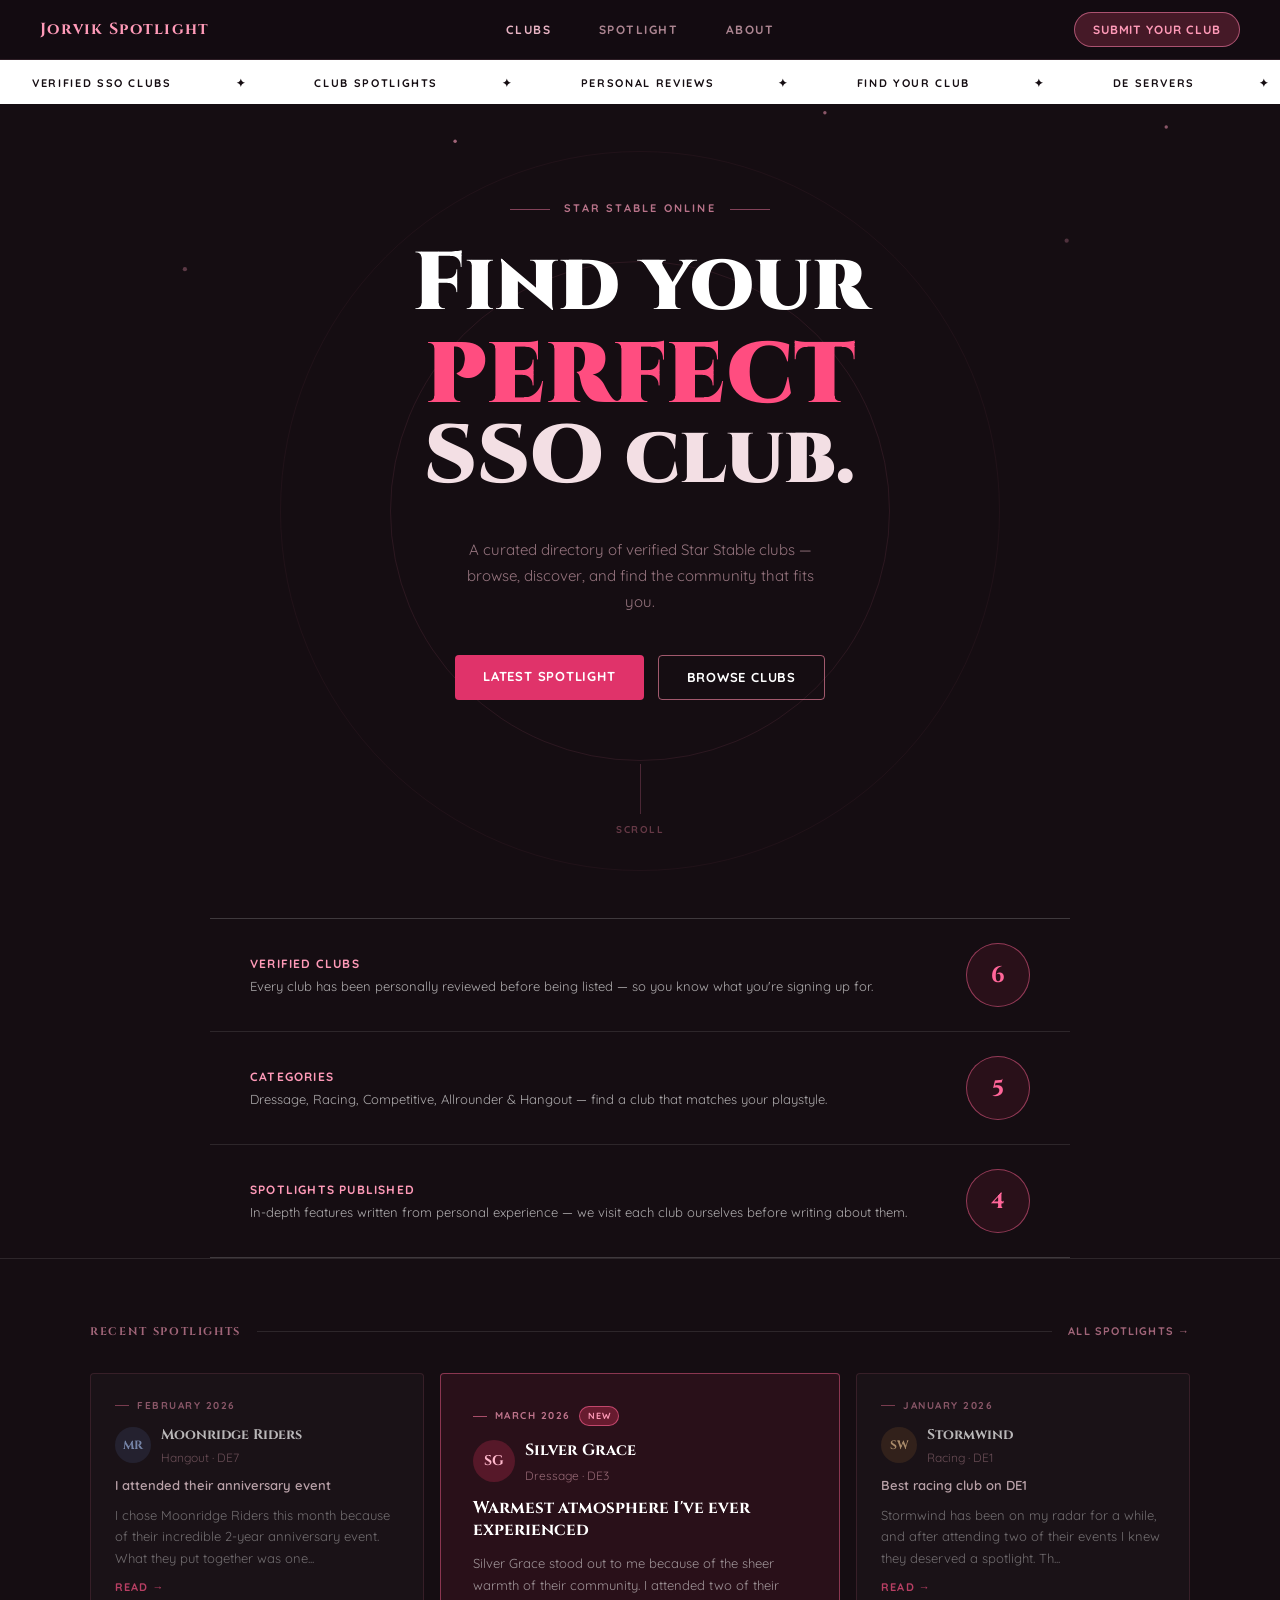
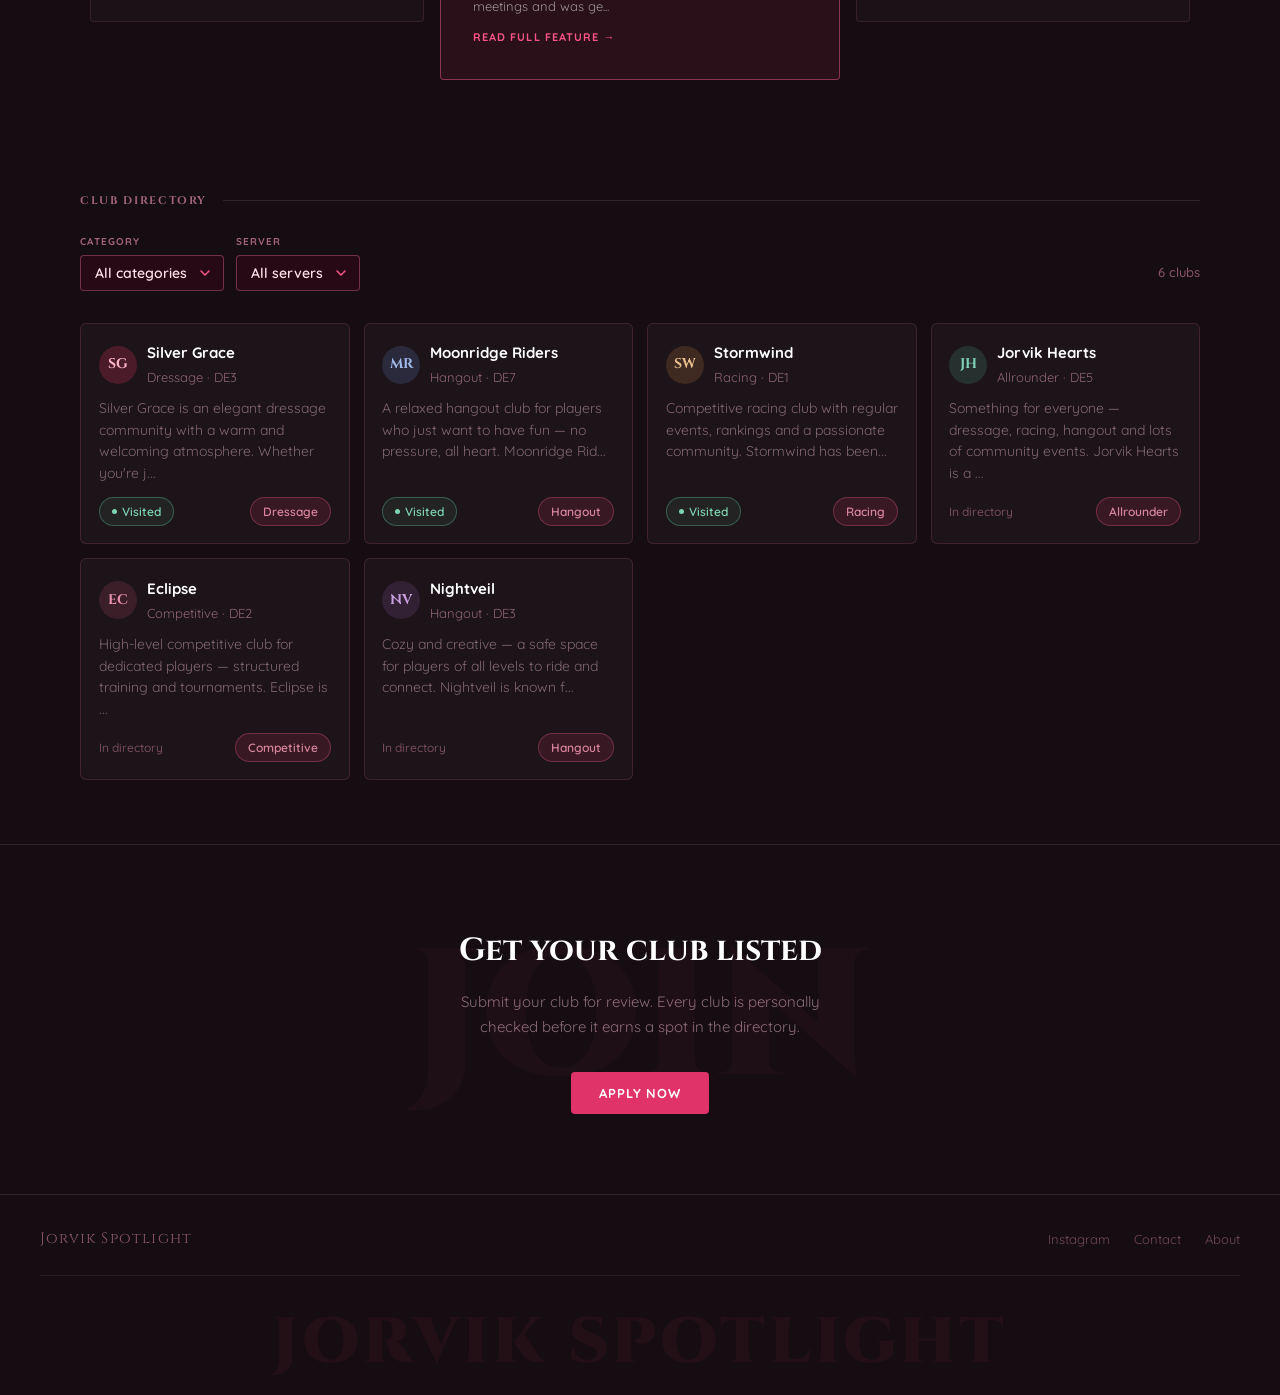
==== index.html @ 18711e0a "Add files via upload" ====
<!DOCTYPE html>
<html lang="en">
<head>
  <meta charset="UTF-8">
  <meta name="viewport" content="width=device-width, initial-scale=1.0">
  <title>Jorvik Spotlight — SSO Club Directory</title>
  <link href="https://fonts.googleapis.com/css2?family=Cinzel:wght@400;700;900&family=Quicksand:wght@300;400;500;600;700&display=swap" rel="stylesheet">
  <link rel="stylesheet" href="style.css">
  <style>
    body { background: #150d12; color: #fff0f4; }
    .nav { justify-content: center; }
    .nav-logo { position: absolute; left: 2.5rem; font-family: 'Cinzel', serif; font-size: 16px; font-weight: 700; color: #ff9ab8; letter-spacing: 0.08em; }
    .nav-logo span { display: none; }
    .nav-links { gap: 3rem; }
    .nav-links a { font-size: 12px; font-weight: 700; letter-spacing: 0.12em; text-transform: uppercase; color: rgba(255,200,215,0.65); }
    .nav-cta { position: absolute; right: 2.5rem; border-radius: 30px; background: rgba(220,70,110,0.25); border-color: rgba(240,120,160,0.6); color: #ff9ab8; }
    .ticker-wrap { background: #ffffff; border-top: none; border-bottom: none; }
    .ticker span { color: #150d12; }
    .ticker-dot { color: #e0336a; }
    .hero { min-height: 90vh; display: flex; flex-direction: column; align-items: center; justify-content: center; padding: 6rem 3rem 5rem; position: relative; text-align: center; overflow: hidden; background: #150d12; }
    .hero-deco-circle { position: absolute; border-radius: 50%; border: 0.5px solid rgba(240,120,160,0.1); pointer-events: none; left: 50%; top: 50%; transform: translate(-50%,-50%); }
    .hero-eyebrow { font-size: 11px; font-weight: 700; letter-spacing: 0.2em; text-transform: uppercase; color: rgba(255,160,190,0.7); margin-bottom: 1.75rem; display: flex; align-items: center; gap: 14px; position: relative; z-index: 1; }
    .hero-eyebrow::before, .hero-eyebrow::after { content: ''; display: block; width: 40px; height: 0.5px; background: rgba(240,120,160,0.5); }
    .hero h1 { font-family: 'Cinzel', serif; font-size: 82px; font-weight: 900; line-height: 0.95; color: #ffffff; position: relative; z-index: 1; }
    .hero h1 .line2 { display: block; color: #ff4d80; font-size: 100px; font-style: normal; }
    .hero h1 .line3 { display: block; color: rgba(255,235,240,0.95); font-size: 82px; }
    .hero-sub { font-size: 15px; font-weight: 400; line-height: 1.75; color: rgba(255,200,215,0.55); max-width: 380px; margin: 2.5rem auto 0; position: relative; z-index: 1; }
    .hero-btns { display: flex; gap: 14px; justify-content: center; margin-top: 2.5rem; position: relative; z-index: 1; }
    .hero .btn-primary { border-radius: 4px; letter-spacing: 0.06em; text-transform: uppercase; font-size: 13px; background: #e0336a; color: #ffffff; }
    .hero .btn-secondary { border-radius: 4px; letter-spacing: 0.06em; text-transform: uppercase; font-size: 13px; border-color: rgba(255,140,170,0.6); color: #ffffff; }
    .scroll-hint { margin-top: 4rem; display: flex; flex-direction: column; align-items: center; gap: 8px; position: relative; z-index: 1; font-size: 10px; font-weight: 700; letter-spacing: 0.15em; text-transform: uppercase; color: rgba(255,140,170,0.35); }
    .scroll-line { width: 0.5px; height: 50px; background: rgba(240,120,160,0.25); }
    .stats-wrap { background: #150d12; border-top: 1px solid rgba(255,255,255,0.18); border-bottom: 1px solid rgba(255,255,255,0.18); max-width: 860px; margin: 0 auto; width: 100%; }
    .stat-row { display: flex; align-items: center; padding: 1.5rem 2.5rem; gap: 1.5rem; border-bottom: 1px solid rgba(255,255,255,0.1); }
    .stat-row:last-child { border-bottom: none; }
    .stat-label { font-size: 12px; font-weight: 700; letter-spacing: 0.1em; text-transform: uppercase; color: #ff9ab8; margin-bottom: 4px; }
    .stat-desc { font-size: 13px; font-weight: 400; color: rgba(255,255,255,0.65); line-height: 1.5; }
    .stat-circle { width: 64px; height: 64px; border-radius: 50%; flex-shrink: 0; border: 1px solid rgba(255,100,150,0.5); background: rgba(220,50,90,0.1); display: flex; align-items: center; justify-content: center; }
    .stat-num { font-family: 'Cinzel', serif; font-size: 22px; font-weight: 700; color: #ff6699; }
    .spotlight-section { padding: 4rem 2.5rem; background: #150d12; border-top: 1px solid rgba(255,255,255,0.1); }
    .sp-grid { display: grid; grid-template-columns: 1fr 1.2fr 1fr; gap: 16px; max-width: 1100px; margin: 0 auto; align-items: start; }
    .sp-box { background: rgba(255,255,255,0.03); border: 0.5px solid rgba(255,120,160,0.18); border-radius: 4px; padding: 1.5rem; display: flex; flex-direction: column; gap: 10px; opacity: 0.7; transition: opacity 0.2s; color: inherit; text-decoration: none; }
    .sp-box:hover { opacity: 1; }
    .sp-feat { background: rgba(220,50,90,0.1); border: 1px solid rgba(255,100,150,0.45); border-radius: 4px; padding: 2rem; display: flex; flex-direction: column; gap: 12px; color: inherit; text-decoration: none; }
    .sp-month { font-size: 10px; font-weight: 700; letter-spacing: 0.15em; text-transform: uppercase; color: rgba(255,160,190,0.7); display: flex; align-items: center; gap: 8px; }
    .sp-month::before { content: ''; display: block; width: 14px; height: 0.5px; background: rgba(255,120,160,0.6); }
    .sp-new { font-size: 9px; font-weight: 700; letter-spacing: 0.1em; text-transform: uppercase; padding: 2px 8px; background: rgba(220,50,90,0.35); border: 0.5px solid rgba(255,100,150,0.6); border-radius: 20px; color: #ff9ab8; }
    .sp-avatar { width: 36px; height: 36px; border-radius: 50%; display: flex; align-items: center; justify-content: center; font-size: 12px; font-weight: 700; flex-shrink: 0; }
    .sp-club-name { font-family: 'Cinzel', serif; font-size: 14px; font-weight: 700; color: #ffffff; }
    .sp-club-cat { font-size: 12px; color: rgba(255,190,205,0.5); margin-top: 2px; }
    .sp-title-feat { font-family: 'Cinzel', serif; font-size: 17px; font-weight: 700; color: #ffffff; line-height: 1.3; }
    .sp-title { font-size: 13px; font-weight: 600; color: #ffe0e8; line-height: 1.35; }
    .sp-text { font-size: 13px; font-weight: 400; color: rgba(255,255,255,0.55); line-height: 1.65; }
    .sp-link-pink { font-size: 11px; font-weight: 700; letter-spacing: 0.1em; text-transform: uppercase; color: #ff5588; text-decoration: none; margin-top: auto; }
    .directory-section { padding: 3rem 2.5rem 4rem; max-width: 1200px; margin: 0 auto; }
    .directory-heading { font-family: 'Cinzel', serif; font-size: 11px; font-weight: 700; letter-spacing: 0.15em; text-transform: uppercase; color: rgba(255,160,190,0.6); margin-bottom: 1.5rem; display: flex; align-items: center; gap: 16px; }
    .directory-heading::after { content: ''; flex: 1; height: 1px; background: rgba(255,255,255,0.1); }
    .filter-row { display: flex; align-items: flex-end; gap: 12px; flex-wrap: wrap; margin-bottom: 2rem; }
    .filter-select-wrap { display: flex; flex-direction: column; gap: 5px; }
    .filter-select-label { font-size: 10px; font-weight: 700; letter-spacing: 0.1em; color: rgba(255,160,190,0.6); text-transform: uppercase; }
    .filter-select { font-family: 'Quicksand', sans-serif; font-size: 14px; font-weight: 600; color: #ffe0e8; background: rgba(40,10,22,0.95); border: 0.5px solid rgba(255,120,160,0.35); border-radius: 4px; padding: 8px 36px 8px 14px; appearance: none; cursor: pointer; outline: none; background-image: url("data:image/svg+xml,%3Csvg xmlns='http://www.w3.org/2000/svg' width='12' height='12' viewBox='0 0 12 12'%3E%3Cpath d='M2 4l4 4 4-4' stroke='%23ff5588' stroke-width='1.5' fill='none' stroke-linecap='round'/%3E%3C/svg%3E"); background-repeat: no-repeat; background-position: right 12px center; background-color: rgba(40,10,22,0.95); }
    .filter-select option { background: #2a0a14; color: #fff0f4; }
    .results-count { font-size: 13px; font-weight: 500; color: rgba(255,160,190,0.5); margin-left: auto; padding-bottom: 8px; }
    .club-card { background: rgba(255,255,255,0.03); border: 0.5px solid rgba(255,120,160,0.15); border-radius: 6px; padding: 1.1rem; display: flex; flex-direction: column; cursor: pointer; color: inherit; text-decoration: none; transition: border-color 0.15s, background 0.15s; }
    .club-card:hover { border-color: rgba(255,100,150,0.45); background: rgba(220,50,90,0.06); }
    .club-top { display: flex; align-items: center; gap: 10px; margin-bottom: 10px; }
    .club-avatar { width: 38px; height: 38px; border-radius: 50%; display: flex; align-items: center; justify-content: center; font-size: 13px; font-weight: 700; flex-shrink: 0; }
    .club-name { font-size: 15px; font-weight: 700; color: #ffffff; }
    .club-type { font-size: 13px; font-weight: 400; color: rgba(255,180,200,0.5); margin-top: 2px; }
    .club-desc { font-size: 14px; font-weight: 400; color: rgba(255,200,215,0.45); line-height: 1.55; margin-bottom: 12px; flex: 1; }
    .club-footer { display: flex; align-items: center; justify-content: space-between; }
    .badge-verified { display: inline-flex; align-items: center; gap: 5px; font-size: 12px; font-weight: 600; padding: 4px 12px; border-radius: 20px; background: rgba(100,180,140,0.1); border: 0.5px solid rgba(100,200,160,0.35); color: #7dd4b0; }
    .badge-dot { width: 5px; height: 5px; border-radius: 50%; background: #7dd4b0; }
    .badge-cat { font-size: 12px; font-weight: 600; padding: 4px 12px; border-radius: 20px; background: rgba(220,50,90,0.15); border: 0.5px solid rgba(255,100,150,0.3); color: rgba(255,160,190,0.8); }
    .apply-section { background: #150d12; border-top: 1px solid rgba(255,255,255,0.1); padding: 5rem 3rem; text-align: center; position: relative; overflow: hidden; }
    .apply-section::before { content: 'JOIN'; font-family: 'Cinzel', serif; font-size: 180px; font-weight: 900; color: rgba(220,50,90,0.05); position: absolute; left: 50%; top: 50%; transform: translate(-50%,-50%); pointer-events: none; white-space: nowrap; }
    .apply-section h2 { font-family: 'Cinzel', serif; font-size: 32px; font-weight: 700; color: #ffffff; margin-bottom: 0.75rem; position: relative; z-index: 1; }
    .apply-section p { font-size: 15px; color: rgba(255,200,215,0.5); margin-bottom: 2rem; max-width: 400px; margin-left: auto; margin-right: auto; line-height: 1.7; position: relative; z-index: 1; }
    @media (max-width: 800px) { .hero h1 { font-size: 48px; } .hero h1 .line2 { font-size: 60px; } .hero h1 .line3 { font-size: 48px; } .sp-grid { grid-template-columns: 1fr; } }
  </style>
</head>
<body>

  <nav class="nav">
    <div class="nav-logo">Jorvik Spotlight</div>
    <div class="nav-links">
      <a href="index.html" class="active">Clubs</a>
      <a href="spotlight.html">Spotlight</a>
      <a href="about.html">About</a>
    </div>
    <a href="apply.html" class="nav-cta">Submit your club</a>
  </nav>

  <div class="ticker-wrap">
    <div class="ticker">
      <span>Verified SSO Clubs</span><span class="ticker-dot">✦</span>
      <span>Club Spotlights</span><span class="ticker-dot">✦</span>
      <span>Personal Reviews</span><span class="ticker-dot">✦</span>
      <span>Find Your Club</span><span class="ticker-dot">✦</span>
      <span>DE Servers</span><span class="ticker-dot">✦</span>
      <span>Jorvik Spotlight</span><span class="ticker-dot">✦</span>
      <span>Verified SSO Clubs</span><span class="ticker-dot">✦</span>
      <span>Club Spotlights</span><span class="ticker-dot">✦</span>
      <span>Personal Reviews</span><span class="ticker-dot">✦</span>
      <span>Find Your Club</span><span class="ticker-dot">✦</span>
      <span>DE Servers</span><span class="ticker-dot">✦</span>
      <span>Jorvik Spotlight</span><span class="ticker-dot">✦</span>
    </div>
  </div>

  <section class="hero" id="top">
    <svg style="position:absolute;top:0;left:0;width:100%;height:100%;pointer-events:none;" viewBox="0 0 900 700" preserveAspectRatio="xMidYMid slice">
      <circle cx="60" cy="60" r="1.5" fill="rgba(255,160,190,0.6)"/>
      <circle cx="190" cy="35" r="2" fill="rgba(255,160,190,0.4)"/>
      <circle cx="320" cy="90" r="1.2" fill="rgba(255,160,190,0.6)"/>
      <circle cx="460" cy="25" r="1.5" fill="rgba(255,160,190,0.35)"/>
      <circle cx="580" cy="70" r="1.2" fill="rgba(255,160,190,0.5)"/>
      <circle cx="700" cy="40" r="2" fill="rgba(255,160,190,0.4)"/>
      <circle cx="820" cy="80" r="1.2" fill="rgba(255,160,190,0.5)"/>
      <circle cx="130" cy="180" r="1.5" fill="rgba(255,160,190,0.3)"/>
      <circle cx="750" cy="160" r="1.5" fill="rgba(255,160,190,0.25)"/>
    </svg>
    <div class="hero-deco-circle" style="width:500px;height:500px;"></div>
    <div class="hero-deco-circle" style="width:720px;height:720px;opacity:0.5;"></div>
    <div class="hero-eyebrow">Star Stable Online</div>
    <h1>Find your<em class="line2">perfect</em><span class="line3">SSO club.</span></h1>
    <p class="hero-sub">A curated directory of verified Star Stable clubs — browse, discover, and find the community that fits you.</p>
    <div class="hero-btns">
      <a href="#spotlight" class="btn-primary">Latest spotlight</a>
      <a href="#directory" class="btn-secondary">Browse clubs</a>
    </div>
    <div class="scroll-hint"><div class="scroll-line"></div>scroll</div>
  </section>

  <div class="stats-wrap">
    <div class="stat-row">
      <div style="flex:1;"><div class="stat-label">Verified clubs</div><div class="stat-desc">Every club has been personally reviewed before being listed — so you know what you're signing up for.</div></div>
      <div class="stat-circle"><div class="stat-num" id="statClubs">—</div></div>
    </div>
    <div class="stat-row">
      <div style="flex:1;"><div class="stat-label">Categories</div><div class="stat-desc">Dressage, Racing, Competitive, Allrounder & Hangout — find a club that matches your playstyle.</div></div>
      <div class="stat-circle"><div class="stat-num">5</div></div>
    </div>
    <div class="stat-row">
      <div style="flex:1;"><div class="stat-label">Spotlights published</div><div class="stat-desc">In-depth features written from personal experience — we visit each club ourselves before writing about them.</div></div>
      <div class="stat-circle"><div class="stat-num" id="statSpotlights">—</div></div>
    </div>
  </div>

  <!-- Spotlight section — generated from data -->
  <section class="spotlight-section" id="spotlight">
    <div style="display:flex;align-items:center;gap:16px;max-width:1100px;margin:0 auto 2rem;">
      <div style="font-family:'Cinzel',serif;font-size:11px;font-weight:700;letter-spacing:0.15em;text-transform:uppercase;color:rgba(255,160,190,0.6);">Recent spotlights</div>
      <div style="flex:1;height:1px;background:rgba(255,255,255,0.1);"></div>
      <a href="spotlight.html" style="font-size:11px;font-weight:700;letter-spacing:0.1em;text-transform:uppercase;color:rgba(255,160,190,0.6);text-decoration:none;">All spotlights →</a>
    </div>
    <div class="sp-grid" id="spotlightGrid"></div>
  </section>

  <!-- Directory — generated from data -->
  <div class="directory-section" id="directory">
    <div class="directory-heading">Club directory</div>
    <div class="filter-row">
      <div class="filter-select-wrap">
        <div class="filter-select-label">Category</div>
        <select class="filter-select" id="catSelect" onchange="applyFilters()">
          <option value="all">All categories</option>
          <option value="dressage">Dressage</option>
          <option value="racing">Racing</option>
          <option value="competitive">Competitive</option>
          <option value="allrounder">Allrounder</option>
          <option value="hangout">Hangout</option>
        </select>
      </div>
      <div class="filter-select-wrap">
        <div class="filter-select-label">Server</div>
        <select class="filter-select" id="serverSelect" onchange="applyFilters()">
          <option value="all">All servers</option>
          <option value="DE1">DE1</option><option value="DE2">DE2</option>
          <option value="DE3">DE3</option><option value="DE4">DE4</option>
          <option value="DE5">DE5</option><option value="DE6">DE6</option>
          <option value="DE7">DE7</option><option value="DE8">DE8</option>
          <option value="DE9">DE9</option><option value="DE10">DE10</option>
          <option value="DE11">DE11</option><option value="DE12">DE12</option>
          <option value="DE13">DE13</option><option value="DE14">DE14</option>
          <option value="DE15">DE15</option><option value="DE16">DE16</option>
          <option value="DE17">DE17</option><option value="DE18">DE18</option>
        </select>
      </div>
      <div class="results-count" id="resultsCount">— clubs</div>
    </div>
    <div class="club-grid" id="clubGrid"></div>
  </div>

  <section class="apply-section">
    <h2>Get your club listed</h2>
    <p>Submit your club for review. Every club is personally checked before it earns a spot in the directory.</p>
    <a href="apply.html" style="display:inline-block;padding:11px 28px;font-size:13px;font-weight:700;font-family:'Quicksand',sans-serif;letter-spacing:0.06em;text-transform:uppercase;background:#e0336a;border:none;border-radius:4px;color:#ffffff;text-decoration:none;">Apply now</a>
  </section>

  <footer style="padding:2rem 2.5rem 0;border-top:1px solid rgba(255,255,255,0.1);display:flex;flex-direction:column;">
    <div style="display:flex;justify-content:space-between;align-items:center;padding-bottom:1.5rem;">
      <div style="font-family:'Cinzel',serif;font-size:15px;color:rgba(255,160,190,0.5);letter-spacing:0.08em;">Jorvik Spotlight</div>
      <div style="display:flex;gap:1.5rem;">
        <a href="#" style="font-size:13px;color:rgba(255,160,190,0.4);text-decoration:none;">Instagram</a>
        <a href="about.html" style="font-size:13px;color:rgba(255,160,190,0.4);text-decoration:none;">Contact</a>
        <a href="about.html" style="font-size:13px;color:rgba(255,160,190,0.4);text-decoration:none;">About</a>
      </div>
    </div>
    <div style="font-family:'Cinzel',serif;font-size:64px;font-weight:900;color:rgba(220,50,90,0.07);letter-spacing:0.05em;text-align:center;padding:1rem 0 0;border-top:1px solid rgba(255,255,255,0.07);user-select:none;">JORVIK SPOTLIGHT</div>
  </footer>

  <script src="clubs.js"></script>
  <script>
    // Update stats
    document.getElementById('statClubs').textContent = CLUBS.length;
    document.getElementById('statSpotlights').textContent = SPOTLIGHTS.length;

    // Build spotlight grid (latest + 2 previous)
    const recent = [...SPOTLIGHTS].slice(0, 3);
    const latestSpotlights = recent.length >= 3 ? [recent[1], recent[0], recent[2]] : recent;
    const grid = document.getElementById('spotlightGrid');
    latestSpotlights.forEach((sp, i) => {
      const club = getClub(sp.clubId);
      if (!club) return;
      const isFeat = sp.isLatest;
      const el = document.createElement('a');
      el.href = `spotlight.html?id=${sp.id}`;
      el.className = isFeat ? 'sp-feat' : 'sp-box';
      el.innerHTML = `
        <div class="sp-month">${sp.month}${isFeat ? ' <span class="sp-new">New</span>' : ''}</div>
        <div style="display:flex;align-items:center;gap:10px;">
          ${avatarHTML(club, isFeat ? "42px" : "36px")}
          <div>
            <div class="sp-club-name" style="${isFeat ? 'font-size:16px;' : ''}">${club.name}</div>
            <div class="sp-club-cat">${club.categoryLabel} · ${club.server}</div>
          </div>
        </div>
        ${isFeat ? `<div class="sp-title-feat">${sp.whyLabel}</div>` : `<div class="sp-title">${sp.whyLabel}</div>`}
        <div class="sp-text">${sp.article.split('\n')[0].substring(0, 120)}...</div>
        <span class="sp-link-pink">${isFeat ? 'Read full feature →' : 'Read →'}</span>
      `;
      grid.appendChild(el);
    });

    // Build club grid
    function buildClubGrid(catFilter = 'all', serverFilter = 'all') {
      const clubGrid = document.getElementById('clubGrid');
      clubGrid.innerHTML = '';
      let visible = 0;
      CLUBS.forEach(club => {
        const catMatch = catFilter === 'all' || club.category === catFilter;
        const serverMatch = serverFilter === 'all' || club.server === serverFilter;
        if (!catMatch || !serverMatch) return;
        visible++;
        const el = document.createElement('a');
        el.href = `club.html?id=${club.id}`;
        el.className = 'club-card';
        el.innerHTML = `
          <div class="club-top">
            ${avatarHTML(club, "38px")}
            <div>
              <div class="club-name">${club.name}</div>
              <div class="club-type">${club.categoryLabel} · ${club.server}</div>
            </div>
          </div>
          <div class="club-desc">${club.description.substring(0, 100)}...</div>
          <div class="club-footer">
            ${club.visit ? '<span class="badge-verified"><span class="badge-dot"></span>Visited</span>' : '<span style="font-size:12px;color:rgba(255,160,190,0.4);font-weight:500;">In directory</span>'}
            <span class="badge-cat">${club.categoryLabel}</span>
          </div>
        `;
        clubGrid.appendChild(el);
      });
      document.getElementById('resultsCount').textContent = visible === 1 ? '1 club' : `${visible} clubs`;
    }

    function applyFilters() {
      buildClubGrid(
        document.getElementById('catSelect').value,
        document.getElementById('serverSelect').value
      );
    }

    buildClubGrid();
  </script>
</body>
</html>
---- style.css ----
/* =====================
   Jorvik Spotlight
   Dusty Rose & Mauve
   ===================== */

*, *::before, *::after { box-sizing: border-box; margin: 0; padding: 0; }
html { scroll-behavior: smooth; }

body {
  font-family: 'Quicksand', sans-serif;
  background: #1a1118;
  color: #f0e4e8;
  line-height: 1.6;
  font-size: 15px;
}

a { text-decoration: none; color: inherit; }

/* =====================
   Navigation
   ===================== */

.nav {
  display: flex; align-items: center;
  justify-content: space-between;
  padding: 1.25rem 2.5rem;
  border-bottom: 0.5px solid rgba(200,140,160,0.15);
  background: rgba(20,12,18,0.98);
  position: sticky; top: 0; z-index: 100;
  backdrop-filter: blur(8px);
}

.nav-logo {
  font-family: 'Cinzel', serif;
  font-size: 16px; font-weight: 700;
  color: #e8b4c4; letter-spacing: 0.08em;
}

.nav-logo span {
  font-family: 'Quicksand', sans-serif;
  color: rgba(220,170,185,0.4);
  font-weight: 400; font-size: 13px; margin-left: 8px;
}

.nav-links { display: flex; gap: 2.5rem; }

.nav-links a {
  font-size: 12px; font-weight: 700;
  letter-spacing: 0.12em; text-transform: uppercase;
  color: rgba(230,190,200,0.55);
  transition: color 0.15s;
}

.nav-links a:hover,
.nav-links a.active { color: #e8b4c4; }

.nav-cta {
  font-size: 12px; font-weight: 700;
  letter-spacing: 0.08em; text-transform: uppercase;
  padding: 7px 18px;
  background: rgba(180,90,120,0.2);
  border: 0.5px solid rgba(200,130,155,0.5);
  border-radius: 30px; color: #e8b4c4;
  transition: background 0.15s;
}

.nav-cta:hover { background: rgba(180,90,120,0.35); }

/* =====================
   Ticker
   ===================== */

.ticker-wrap {
  overflow: hidden; white-space: nowrap;
  background: rgba(160,70,100,0.1);
  border-top: 0.5px solid rgba(200,130,155,0.2);
  border-bottom: 0.5px solid rgba(200,130,155,0.2);
  padding: 10px 0;
}

.ticker { display: inline-block; animation: ticker 28s linear infinite; }

.ticker span {
  font-size: 11px; font-weight: 700; letter-spacing: 0.15em;
  text-transform: uppercase; color: rgba(220,170,185,0.6);
  margin: 0 2rem;
}

.ticker-dot { color: #c97090; margin: 0 0.5rem; }

@keyframes ticker {
  from { transform: translateX(0); }
  to { transform: translateX(-50%); }
}

/* =====================
   Buttons
   ===================== */

.btn-primary {
  display: inline-block;
  padding: 11px 28px; font-size: 13px; font-weight: 700;
  font-family: 'Quicksand', sans-serif;
  letter-spacing: 0.06em; text-transform: uppercase;
  background: rgba(180,70,100,0.85);
  border: none; border-radius: 4px;
  color: #fce8ee; cursor: pointer;
  transition: background 0.15s;
}

.btn-primary:hover { background: rgba(180,70,100,1); }

.btn-secondary {
  display: inline-block;
  padding: 11px 28px; font-size: 13px; font-weight: 700;
  font-family: 'Quicksand', sans-serif;
  letter-spacing: 0.06em; text-transform: uppercase;
  background: transparent;
  border: 0.5px solid rgba(200,130,155,0.5);
  border-radius: 4px; color: #e8b4c4; cursor: pointer;
  transition: background 0.15s;
}

.btn-secondary:hover { background: rgba(180,90,120,0.1); }

/* =====================
   Badges
   ===================== */

.badge-verified {
  display: inline-flex; align-items: center; gap: 5px;
  font-size: 12px; font-weight: 600; padding: 4px 12px;
  border-radius: 20px;
  background: rgba(100,160,130,0.1);
  border: 0.5px solid rgba(100,180,150,0.3);
  color: #7dd4b0;
}

.badge-dot { width: 5px; height: 5px; border-radius: 50%; background: #7dd4b0; }

.badge-cat {
  font-size: 12px; font-weight: 600; padding: 4px 12px;
  border-radius: 20px;
  background: rgba(180,70,100,0.15);
  border: 0.5px solid rgba(200,130,155,0.25);
  color: rgba(220,160,180,0.8);
}

/* =====================
   Club grid & cards
   ===================== */

.club-grid {
  display: grid;
  grid-template-columns: repeat(auto-fill, minmax(240px, 1fr));
  gap: 14px;
}

.club-card {
  display: flex; flex-direction: column;
  background: rgba(255,255,255,0.025);
  border: 0.5px solid rgba(200,130,155,0.15);
  border-radius: 4px; padding: 1.1rem;
  cursor: pointer; color: inherit;
  transition: border-color 0.15s, background 0.15s;
}

.club-card:hover {
  border-color: rgba(200,130,155,0.4);
  background: rgba(180,70,100,0.06);
}

.club-top { display: flex; align-items: center; gap: 10px; margin-bottom: 10px; }

.club-avatar {
  width: 38px; height: 38px; border-radius: 50%;
  display: flex; align-items: center; justify-content: center;
  font-size: 13px; font-weight: 700; flex-shrink: 0;
}

.club-name { font-size: 15px; font-weight: 700; color: #f5e0e6; }
.club-type { font-size: 13px; font-weight: 400; color: rgba(220,170,185,0.5); margin-top: 2px; }
.club-desc { font-size: 14px; font-weight: 400; color: rgba(220,185,195,0.45); line-height: 1.55; margin-bottom: 12px; flex: 1; }
.club-footer { display: flex; align-items: center; justify-content: space-between; }

/* =====================
   Generic cards
   ===================== */

.card {
  background: rgba(255,255,255,0.025);
  border: 0.5px solid rgba(200,130,155,0.15);
  border-radius: 8px; padding: 1.25rem; margin-bottom: 1.25rem;
}

.card-title {
  font-size: 11px; font-weight: 700; letter-spacing: 0.08em;
  text-transform: uppercase; color: rgba(200,140,160,0.65);
  margin-bottom: 0.85rem; padding-bottom: 0.65rem;
  border-bottom: 0.5px solid rgba(200,130,155,0.12);
}

.card-text { font-size: 15px; font-weight: 400; color: rgba(220,190,200,0.65); line-height: 1.75; }

/* =====================
   Info list
   ===================== */

.info-list { display: flex; flex-direction: column; gap: 10px; }

.info-row { display: flex; justify-content: space-between; align-items: flex-start; gap: 12px; }

.info-label { font-size: 14px; font-weight: 400; color: rgba(200,150,165,0.45); flex-shrink: 0; }
.info-value { font-size: 14px; font-weight: 600; color: rgba(230,195,205,0.75); text-align: right; }

/* =====================
   Page header
   ===================== */

.page-header {
  padding: 3.5rem 2.5rem 2.5rem;
  background: #1a1118;
  border-bottom: 0.5px solid rgba(200,130,155,0.12);
  position: relative; overflow: hidden;
}

.page-header-inner { max-width: 900px; margin: 0 auto; }

.page-tag {
  display: inline-block; font-size: 11px; font-weight: 700;
  letter-spacing: 0.1em; text-transform: uppercase;
  color: rgba(200,140,160,0.7);
  border: 0.5px solid rgba(200,130,155,0.3);
  border-radius: 20px; padding: 4px 16px; margin-bottom: 1rem;
}

.page-title {
  font-family: 'Cinzel', serif;
  font-size: 30px; font-weight: 700; color: #f5e0e6; margin-bottom: 0.5rem;
}

.page-sub { font-size: 15px; font-weight: 400; color: rgba(220,185,195,0.5); line-height: 1.7; max-width: 500px; }

/* =====================
   Section headings
   ===================== */

.section-heading {
  font-family: 'Cinzel', serif;
  font-size: 11px; font-weight: 700;
  letter-spacing: 0.15em; text-transform: uppercase;
  color: rgba(200,140,160,0.5); margin-bottom: 1.5rem;
  display: flex; align-items: center; gap: 16px;
}

.section-heading::after {
  content: ''; flex: 1; height: 0.5px;
  background: rgba(200,130,155,0.12);
}

.section-heading a {
  font-size: 11px; font-weight: 700; letter-spacing: 0.1em;
  text-transform: uppercase; color: rgba(200,140,160,0.5);
  white-space: nowrap;
}

.section-heading a:hover { color: #e8b4c4; }

/* =====================
   Spotlight link
   ===================== */

.spotlight-link {
  display: inline-block; margin-top: 10px;
  font-size: 11px; font-weight: 700;
  letter-spacing: 0.12em; text-transform: uppercase;
  color: #c97090;
}

.spotlight-link:hover { color: #e8b4c4; }

/* =====================
   Apply section
   ===================== */

.apply-section {
  padding: 5rem 3rem; text-align: center;
  background: #1a1118; position: relative; overflow: hidden;
}

.apply-section::before {
  content: 'JOIN';
  font-family: 'Cinzel', serif; font-size: 180px; font-weight: 900;
  color: rgba(180,70,100,0.05);
  position: absolute; left: 50%; top: 50%;
  transform: translate(-50%, -50%);
  pointer-events: none; white-space: nowrap;
}

.apply-section h2 {
  font-family: 'Cinzel', serif;
  font-size: 32px; font-weight: 700; color: #f5e0e6;
  margin-bottom: 0.75rem; position: relative; z-index: 1;
}

.apply-section p {
  font-size: 15px; color: rgba(220,185,195,0.5);
  margin-bottom: 2rem; max-width: 400px;
  margin-left: auto; margin-right: auto;
  line-height: 1.7; position: relative; z-index: 1;
}

/* =====================
   Footer
   ===================== */

.footer {
  padding: 2rem 2.5rem 0;
  border-top: 0.5px solid rgba(200,130,155,0.12);
  display: flex; flex-direction: column;
}

.footer-top {
  display: flex; justify-content: space-between;
  align-items: center; padding-bottom: 1.5rem;
}

.footer-logo {
  font-family: 'Cinzel', serif;
  font-size: 15px; font-weight: 700;
  color: rgba(220,170,185,0.5); letter-spacing: 0.08em;
}

.footer-links { display: flex; gap: 1.5rem; }

.footer-links a {
  font-size: 13px; font-weight: 500;
  color: rgba(200,150,165,0.4);
  transition: color 0.15s;
}

.footer-links a:hover { color: rgba(220,170,185,0.7); }

.footer-wordmark {
  font-family: 'Cinzel', serif; font-size: 64px; font-weight: 900;
  color: rgba(180,70,100,0.08); letter-spacing: 0.05em;
  text-align: center; padding: 1rem 0 0; line-height: 1;
  border-top: 0.5px solid rgba(200,130,155,0.08);
  margin-top: 1rem; user-select: none;
}

/* =====================
   Responsive
   ===================== */

@media (max-width: 700px) {
  .nav-links { display: none; }
  .footer-wordmark { font-size: 36px; }
}
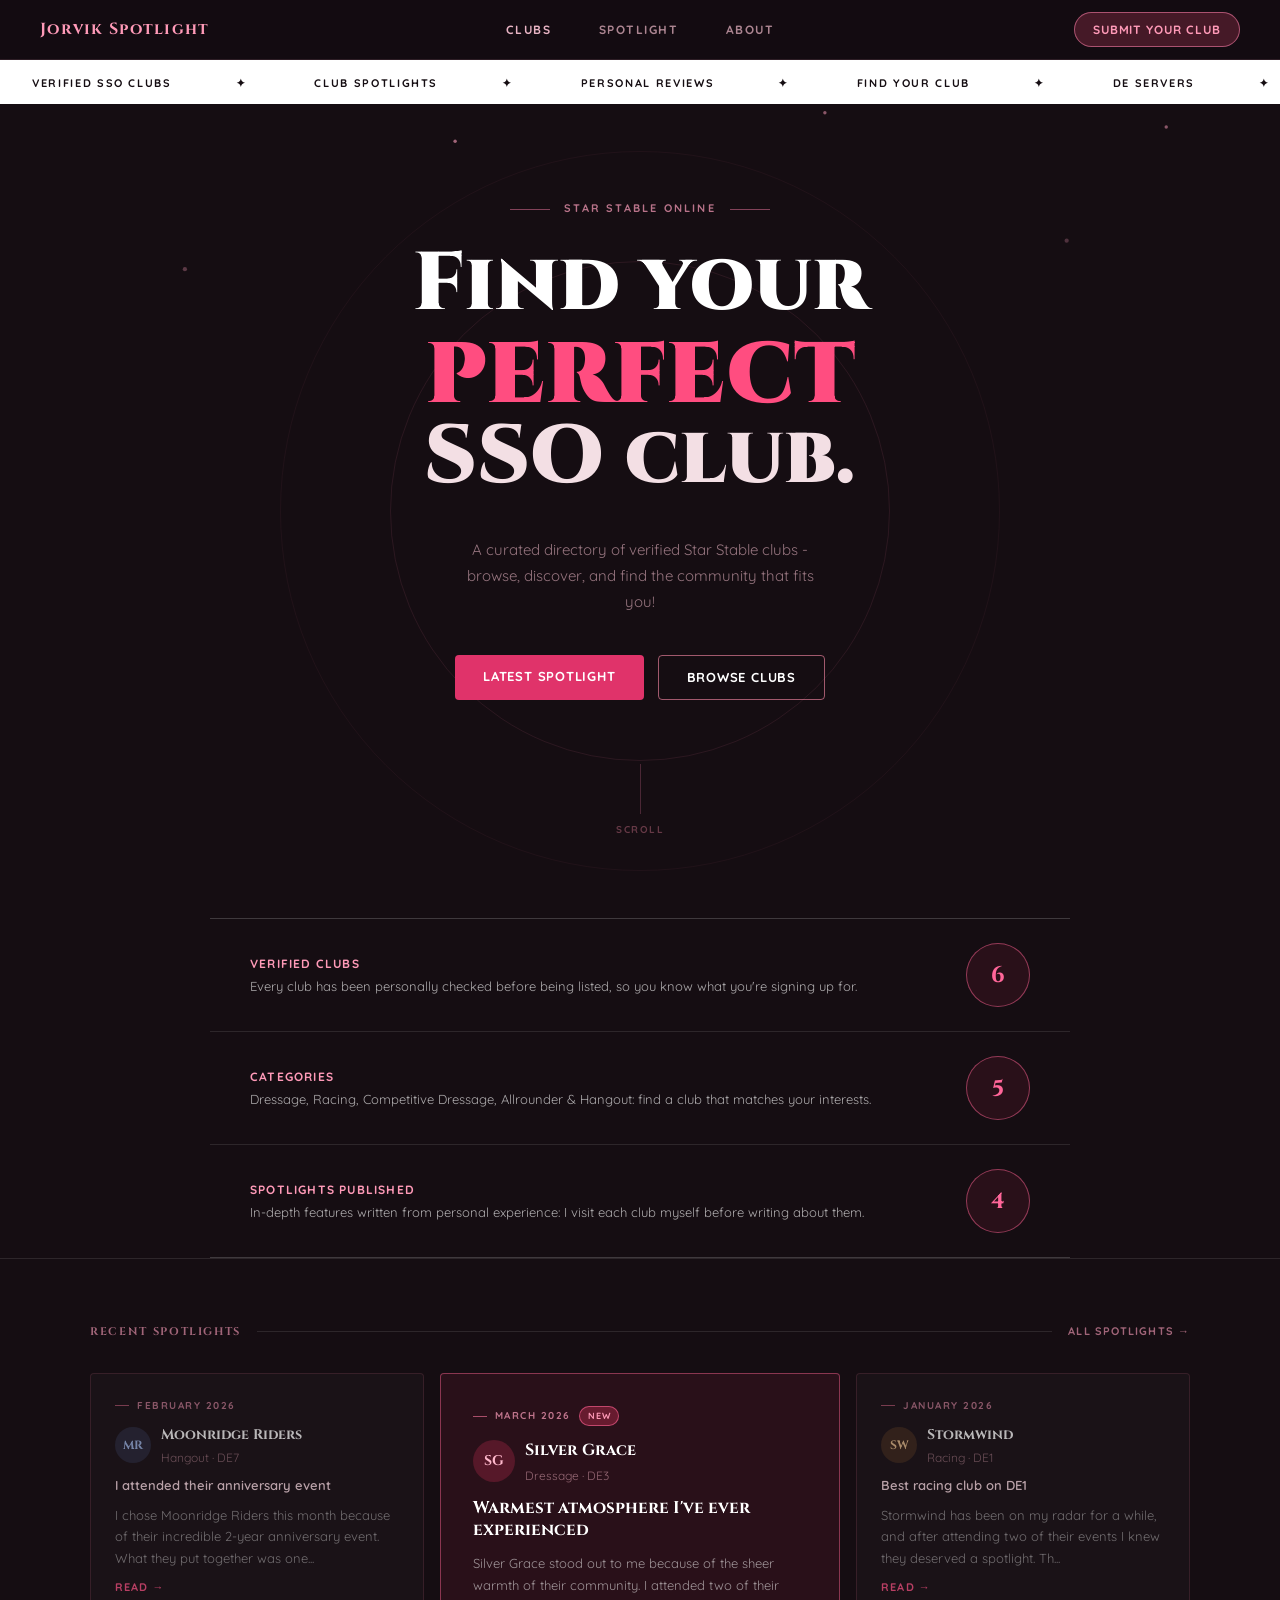
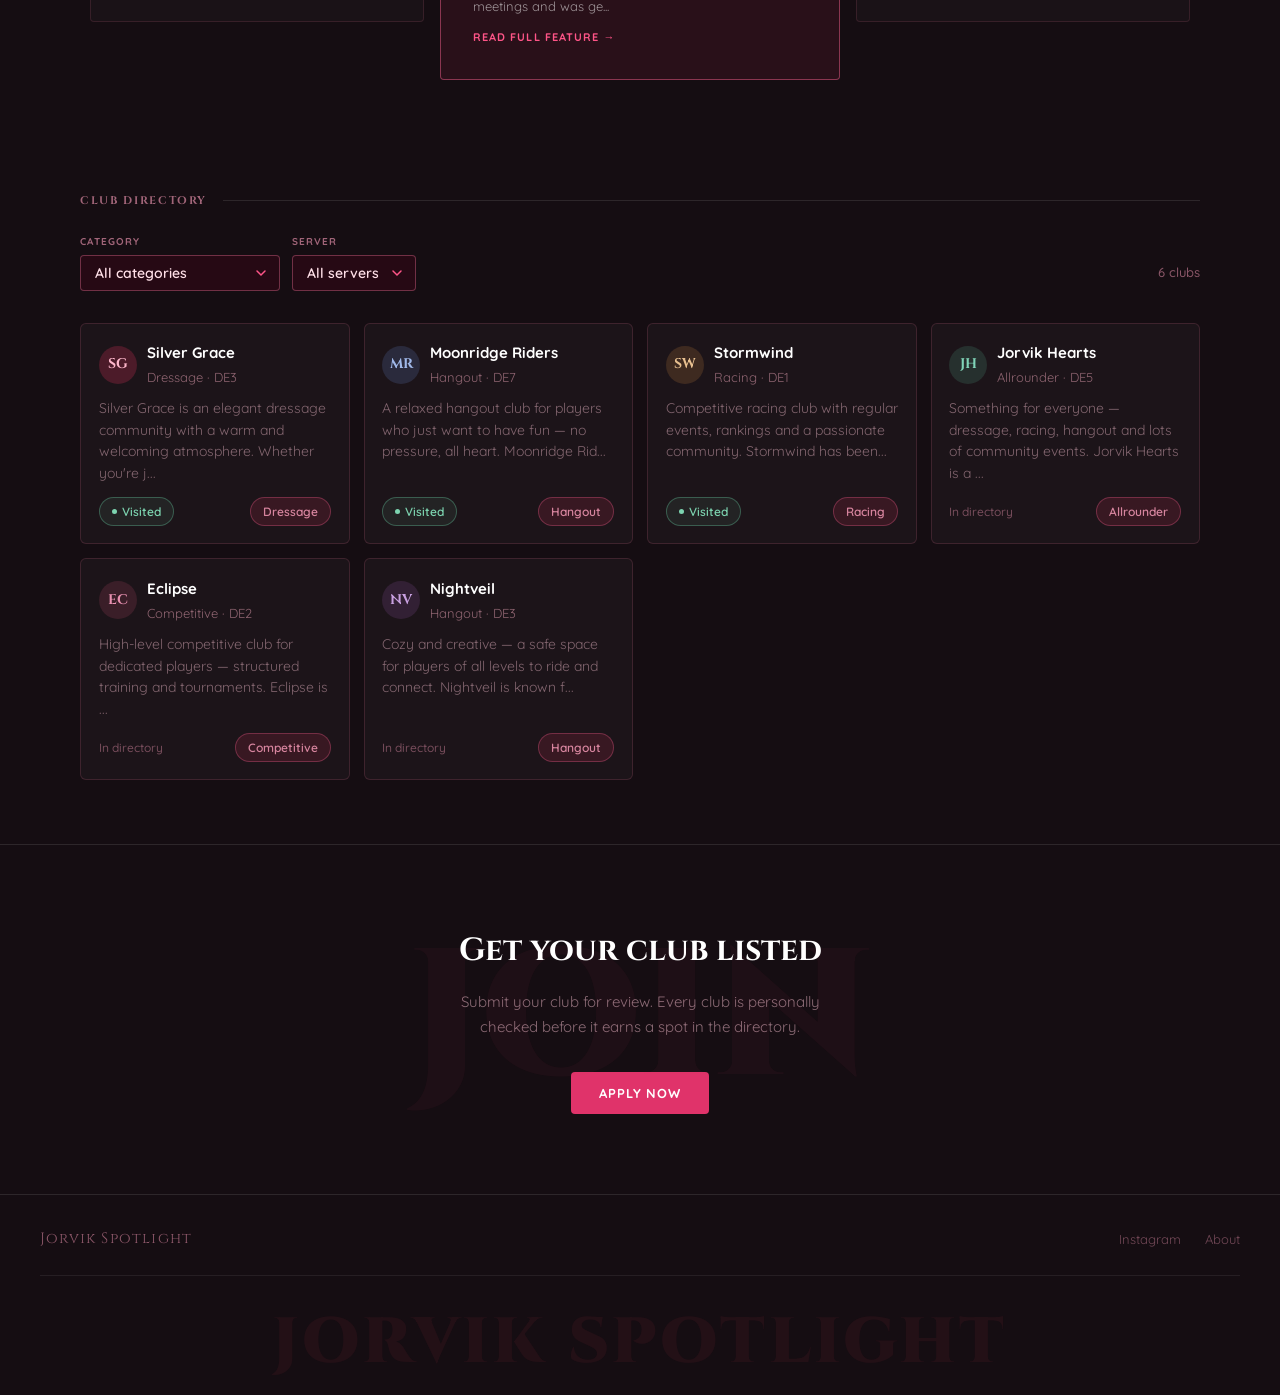
==== commit 363d6ad3: "Update index.html" ====
--- a/index.html
+++ b/index.html
@@ -3,7 +3,7 @@
 <head>
   <meta charset="UTF-8">
   <meta name="viewport" content="width=device-width, initial-scale=1.0">
-  <title>Jorvik Spotlight — SSO Club Directory</title>
+  <title>Jorvik Spotlight - SSO Club Directory</title>
   <link href="https://fonts.googleapis.com/css2?family=Cinzel:wght@400;700;900&family=Quicksand:wght@300;400;500;600;700&display=swap" rel="stylesheet">
   <link rel="stylesheet" href="style.css">
   <style>
@@ -84,11 +84,11 @@
   <nav class="nav">
     <div class="nav-logo">Jorvik Spotlight</div>
     <div class="nav-links">
-      <a href="index.html" class="active">Clubs</a>
-      <a href="spotlight.html">Spotlight</a>
-      <a href="about.html">About</a>
-    </div>
-    <a href="apply.html" class="nav-cta">Submit your club</a>
+      <a href="/" class="active">Clubs</a>
+      <a href="spotlight/">Spotlight</a>
+      <a href="about/">About</a>
+    </div>
+    <a href="apply/" class="nav-cta">Submit your club</a>
   </nav>
 
   <div class="ticker-wrap">
@@ -124,7 +124,7 @@
     <div class="hero-deco-circle" style="width:720px;height:720px;opacity:0.5;"></div>
     <div class="hero-eyebrow">Star Stable Online</div>
     <h1>Find your<em class="line2">perfect</em><span class="line3">SSO club.</span></h1>
-    <p class="hero-sub">A curated directory of verified Star Stable clubs — browse, discover, and find the community that fits you.</p>
+    <p class="hero-sub">A curated directory of verified Star Stable clubs - browse, discover, and find the community that fits you!</p>
     <div class="hero-btns">
       <a href="#spotlight" class="btn-primary">Latest spotlight</a>
       <a href="#directory" class="btn-secondary">Browse clubs</a>
@@ -134,15 +134,15 @@
 
   <div class="stats-wrap">
     <div class="stat-row">
-      <div style="flex:1;"><div class="stat-label">Verified clubs</div><div class="stat-desc">Every club has been personally reviewed before being listed — so you know what you're signing up for.</div></div>
+      <div style="flex:1;"><div class="stat-label">Verified clubs</div><div class="stat-desc">Every club has been personally checked before being listed, so you know what you're signing up for.</div></div>
       <div class="stat-circle"><div class="stat-num" id="statClubs">—</div></div>
     </div>
     <div class="stat-row">
-      <div style="flex:1;"><div class="stat-label">Categories</div><div class="stat-desc">Dressage, Racing, Competitive, Allrounder & Hangout — find a club that matches your playstyle.</div></div>
+      <div style="flex:1;"><div class="stat-label">Categories</div><div class="stat-desc">Dressage, Racing, Competitive Dressage, Allrounder & Hangout: find a club that matches your interests.</div></div>
       <div class="stat-circle"><div class="stat-num">5</div></div>
     </div>
     <div class="stat-row">
-      <div style="flex:1;"><div class="stat-label">Spotlights published</div><div class="stat-desc">In-depth features written from personal experience — we visit each club ourselves before writing about them.</div></div>
+      <div style="flex:1;"><div class="stat-label">Spotlights published</div><div class="stat-desc">In-depth features written from personal experience: I visit each club myself before writing about them.</div></div>
       <div class="stat-circle"><div class="stat-num" id="statSpotlights">—</div></div>
     </div>
   </div>
@@ -152,7 +152,7 @@
     <div style="display:flex;align-items:center;gap:16px;max-width:1100px;margin:0 auto 2rem;">
       <div style="font-family:'Cinzel',serif;font-size:11px;font-weight:700;letter-spacing:0.15em;text-transform:uppercase;color:rgba(255,160,190,0.6);">Recent spotlights</div>
       <div style="flex:1;height:1px;background:rgba(255,255,255,0.1);"></div>
-      <a href="spotlight.html" style="font-size:11px;font-weight:700;letter-spacing:0.1em;text-transform:uppercase;color:rgba(255,160,190,0.6);text-decoration:none;">All spotlights →</a>
+      <a href="spotlight/" style="font-size:11px;font-weight:700;letter-spacing:0.1em;text-transform:uppercase;color:rgba(255,160,190,0.6);text-decoration:none;">All spotlights →</a>
     </div>
     <div class="sp-grid" id="spotlightGrid"></div>
   </section>
@@ -167,7 +167,7 @@
           <option value="all">All categories</option>
           <option value="dressage">Dressage</option>
           <option value="racing">Racing</option>
-          <option value="competitive">Competitive</option>
+          <option value="competitive">Competitive Dressage</option>
           <option value="allrounder">Allrounder</option>
           <option value="hangout">Hangout</option>
         </select>
@@ -195,7 +195,7 @@
   <section class="apply-section">
     <h2>Get your club listed</h2>
     <p>Submit your club for review. Every club is personally checked before it earns a spot in the directory.</p>
-    <a href="apply.html" style="display:inline-block;padding:11px 28px;font-size:13px;font-weight:700;font-family:'Quicksand',sans-serif;letter-spacing:0.06em;text-transform:uppercase;background:#e0336a;border:none;border-radius:4px;color:#ffffff;text-decoration:none;">Apply now</a>
+    <a href="apply/" style="display:inline-block;padding:11px 28px;font-size:13px;font-weight:700;font-family:'Quicksand',sans-serif;letter-spacing:0.06em;text-transform:uppercase;background:#e0336a;border:none;border-radius:4px;color:#ffffff;text-decoration:none;">Apply now</a>
   </section>
 
   <footer style="padding:2rem 2.5rem 0;border-top:1px solid rgba(255,255,255,0.1);display:flex;flex-direction:column;">
@@ -203,8 +203,7 @@
       <div style="font-family:'Cinzel',serif;font-size:15px;color:rgba(255,160,190,0.5);letter-spacing:0.08em;">Jorvik Spotlight</div>
       <div style="display:flex;gap:1.5rem;">
         <a href="#" style="font-size:13px;color:rgba(255,160,190,0.4);text-decoration:none;">Instagram</a>
-        <a href="about.html" style="font-size:13px;color:rgba(255,160,190,0.4);text-decoration:none;">Contact</a>
-        <a href="about.html" style="font-size:13px;color:rgba(255,160,190,0.4);text-decoration:none;">About</a>
+        <a href="about/" style="font-size:13px;color:rgba(255,160,190,0.4);text-decoration:none;">About</a>
       </div>
     </div>
     <div style="font-family:'Cinzel',serif;font-size:64px;font-weight:900;color:rgba(220,50,90,0.07);letter-spacing:0.05em;text-align:center;padding:1rem 0 0;border-top:1px solid rgba(255,255,255,0.07);user-select:none;">JORVIK SPOTLIGHT</div>
@@ -225,7 +224,7 @@
       if (!club) return;
       const isFeat = sp.isLatest;
       const el = document.createElement('a');
-      el.href = `spotlight.html?id=${sp.id}`;
+      el.href = `/spotlight/?id=${sp.id}`;
       el.className = isFeat ? 'sp-feat' : 'sp-box';
       el.innerHTML = `
         <div class="sp-month">${sp.month}${isFeat ? ' <span class="sp-new">New</span>' : ''}</div>
@@ -254,7 +253,7 @@
         if (!catMatch || !serverMatch) return;
         visible++;
         const el = document.createElement('a');
-        el.href = `club.html?id=${club.id}`;
+        el.href = `/club/?id=${club.id}`;
         el.className = 'club-card';
         el.innerHTML = `
           <div class="club-top">
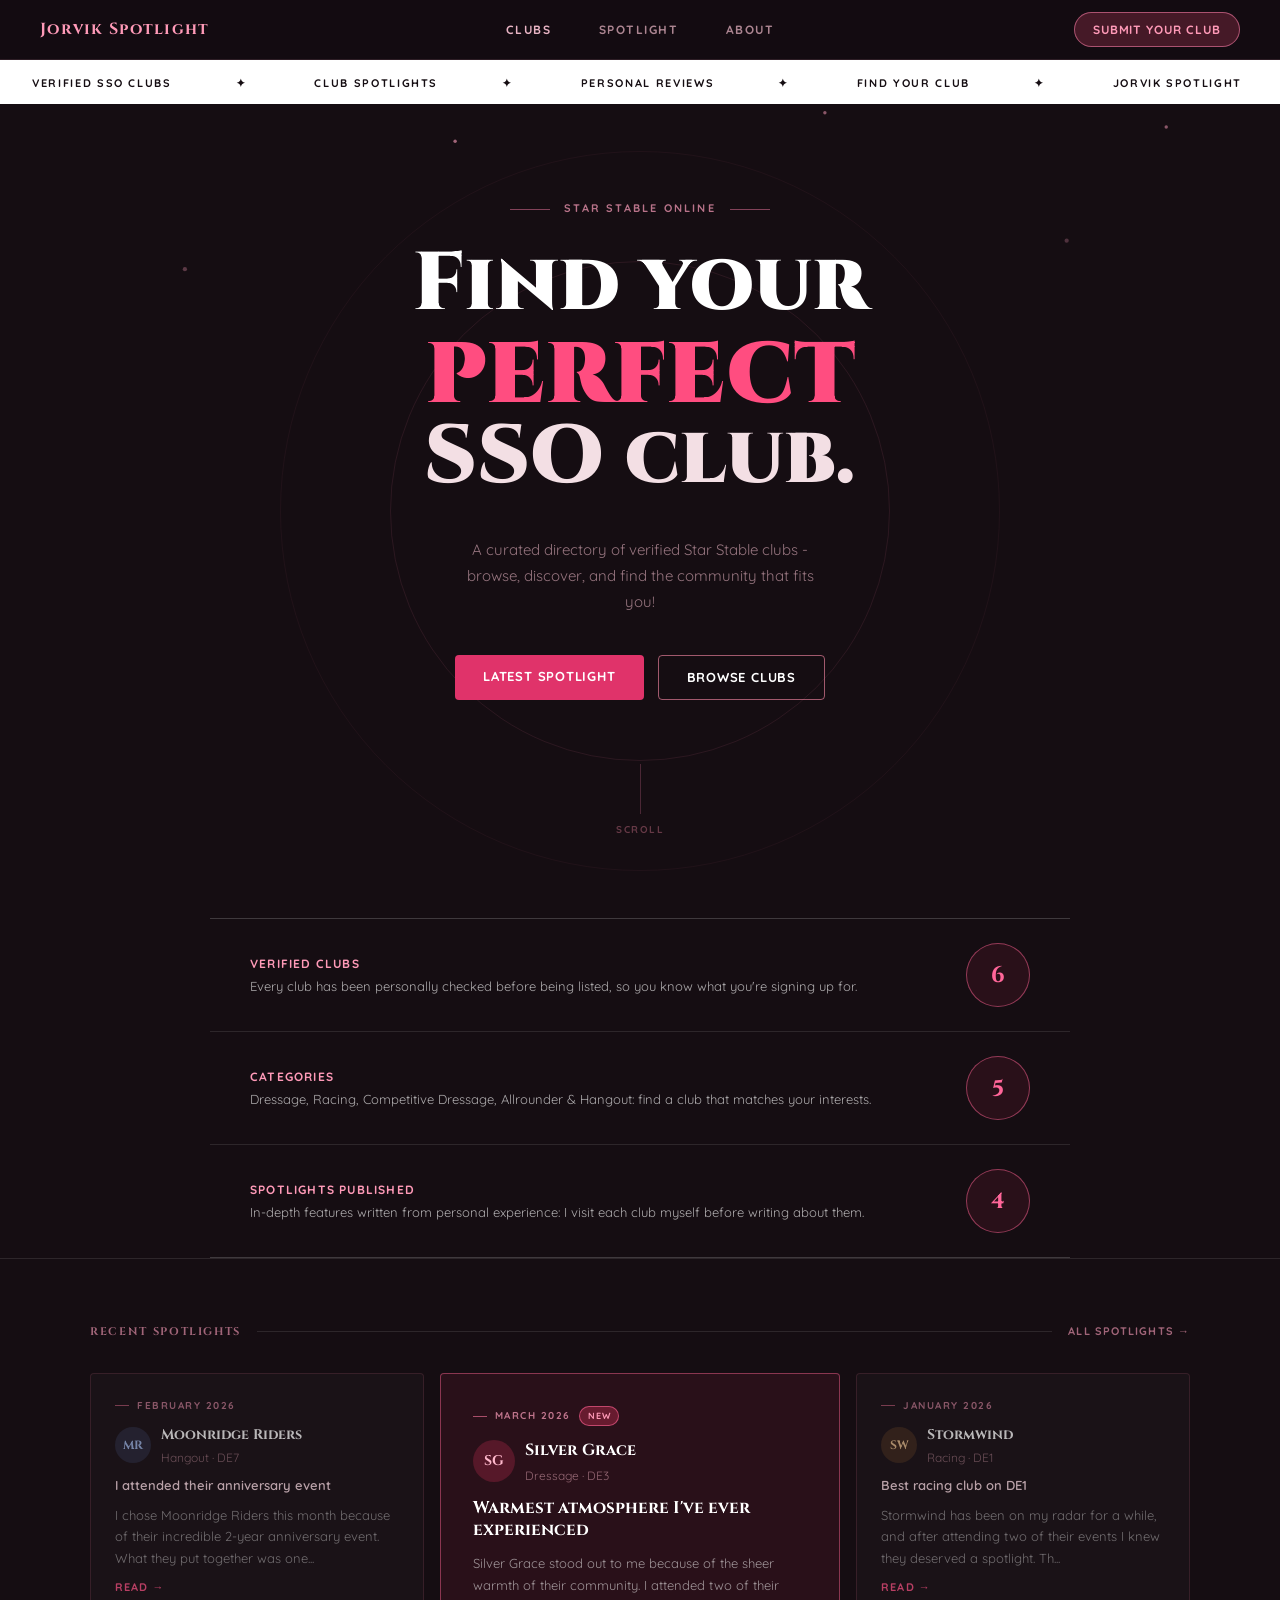
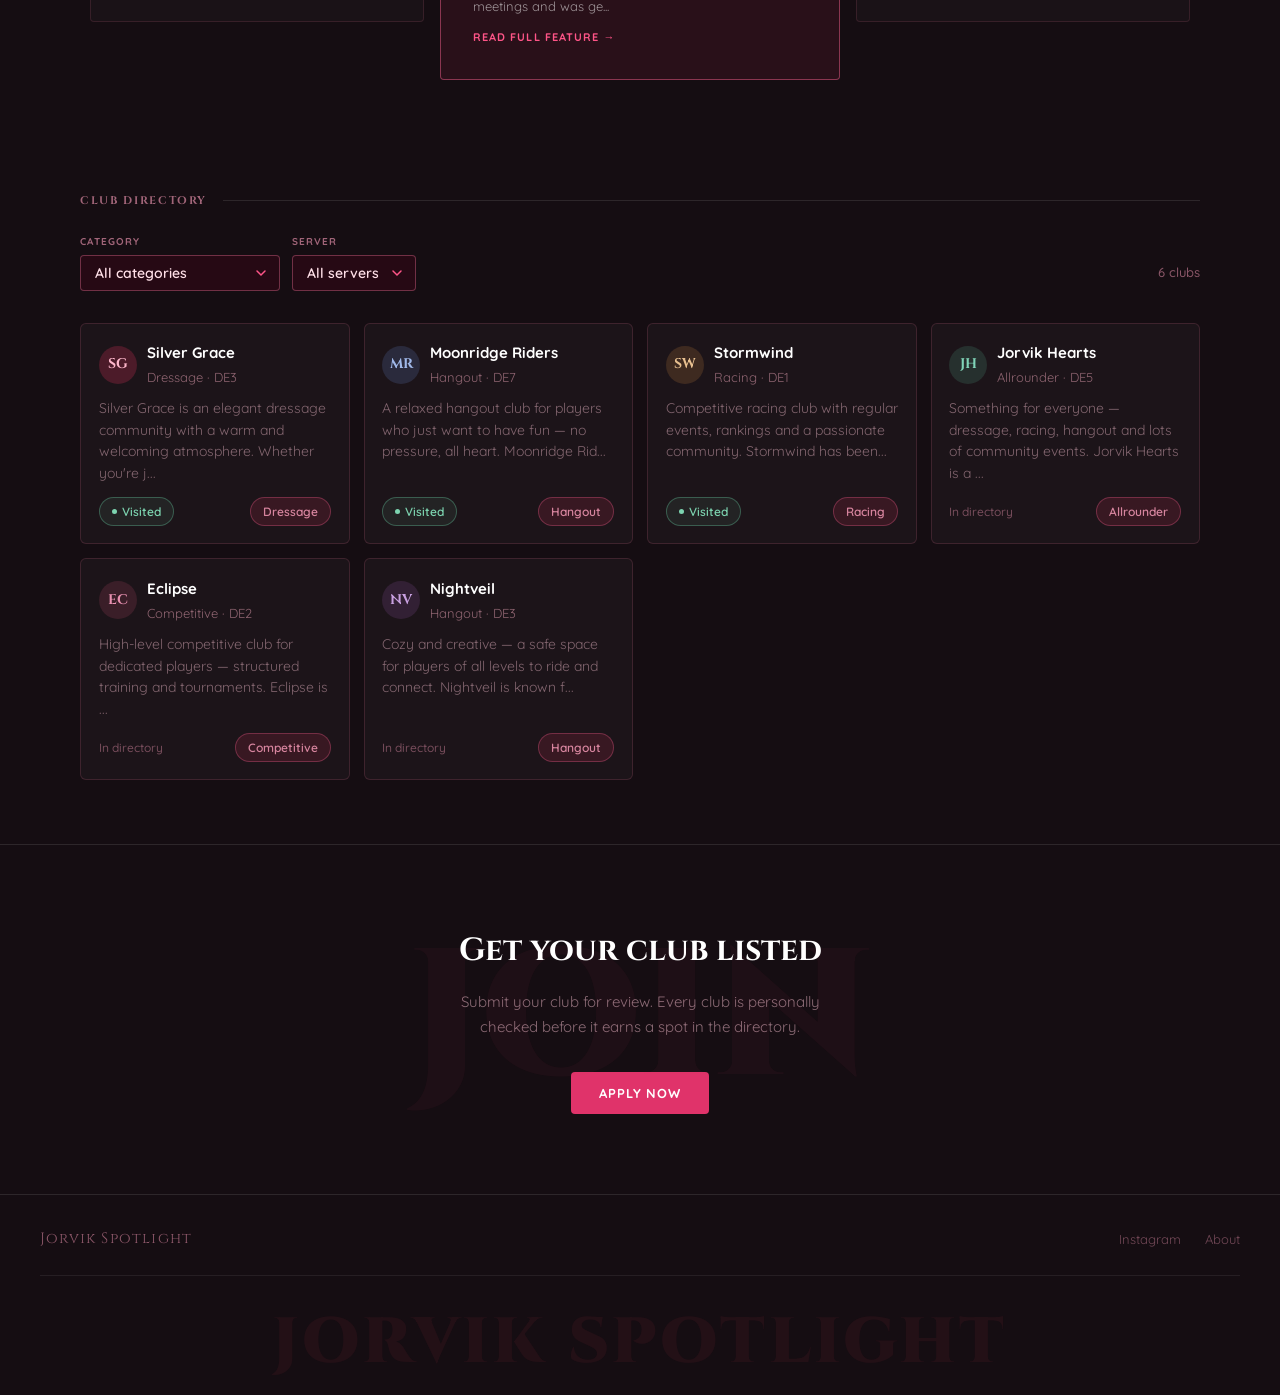
==== commit 03de94bc: "Update index.html" ====
--- a/index.html
+++ b/index.html
@@ -97,13 +97,11 @@
       <span>Club Spotlights</span><span class="ticker-dot">✦</span>
       <span>Personal Reviews</span><span class="ticker-dot">✦</span>
       <span>Find Your Club</span><span class="ticker-dot">✦</span>
-      <span>DE Servers</span><span class="ticker-dot">✦</span>
       <span>Jorvik Spotlight</span><span class="ticker-dot">✦</span>
       <span>Verified SSO Clubs</span><span class="ticker-dot">✦</span>
       <span>Club Spotlights</span><span class="ticker-dot">✦</span>
       <span>Personal Reviews</span><span class="ticker-dot">✦</span>
       <span>Find Your Club</span><span class="ticker-dot">✦</span>
-      <span>DE Servers</span><span class="ticker-dot">✦</span>
       <span>Jorvik Spotlight</span><span class="ticker-dot">✦</span>
     </div>
   </div>
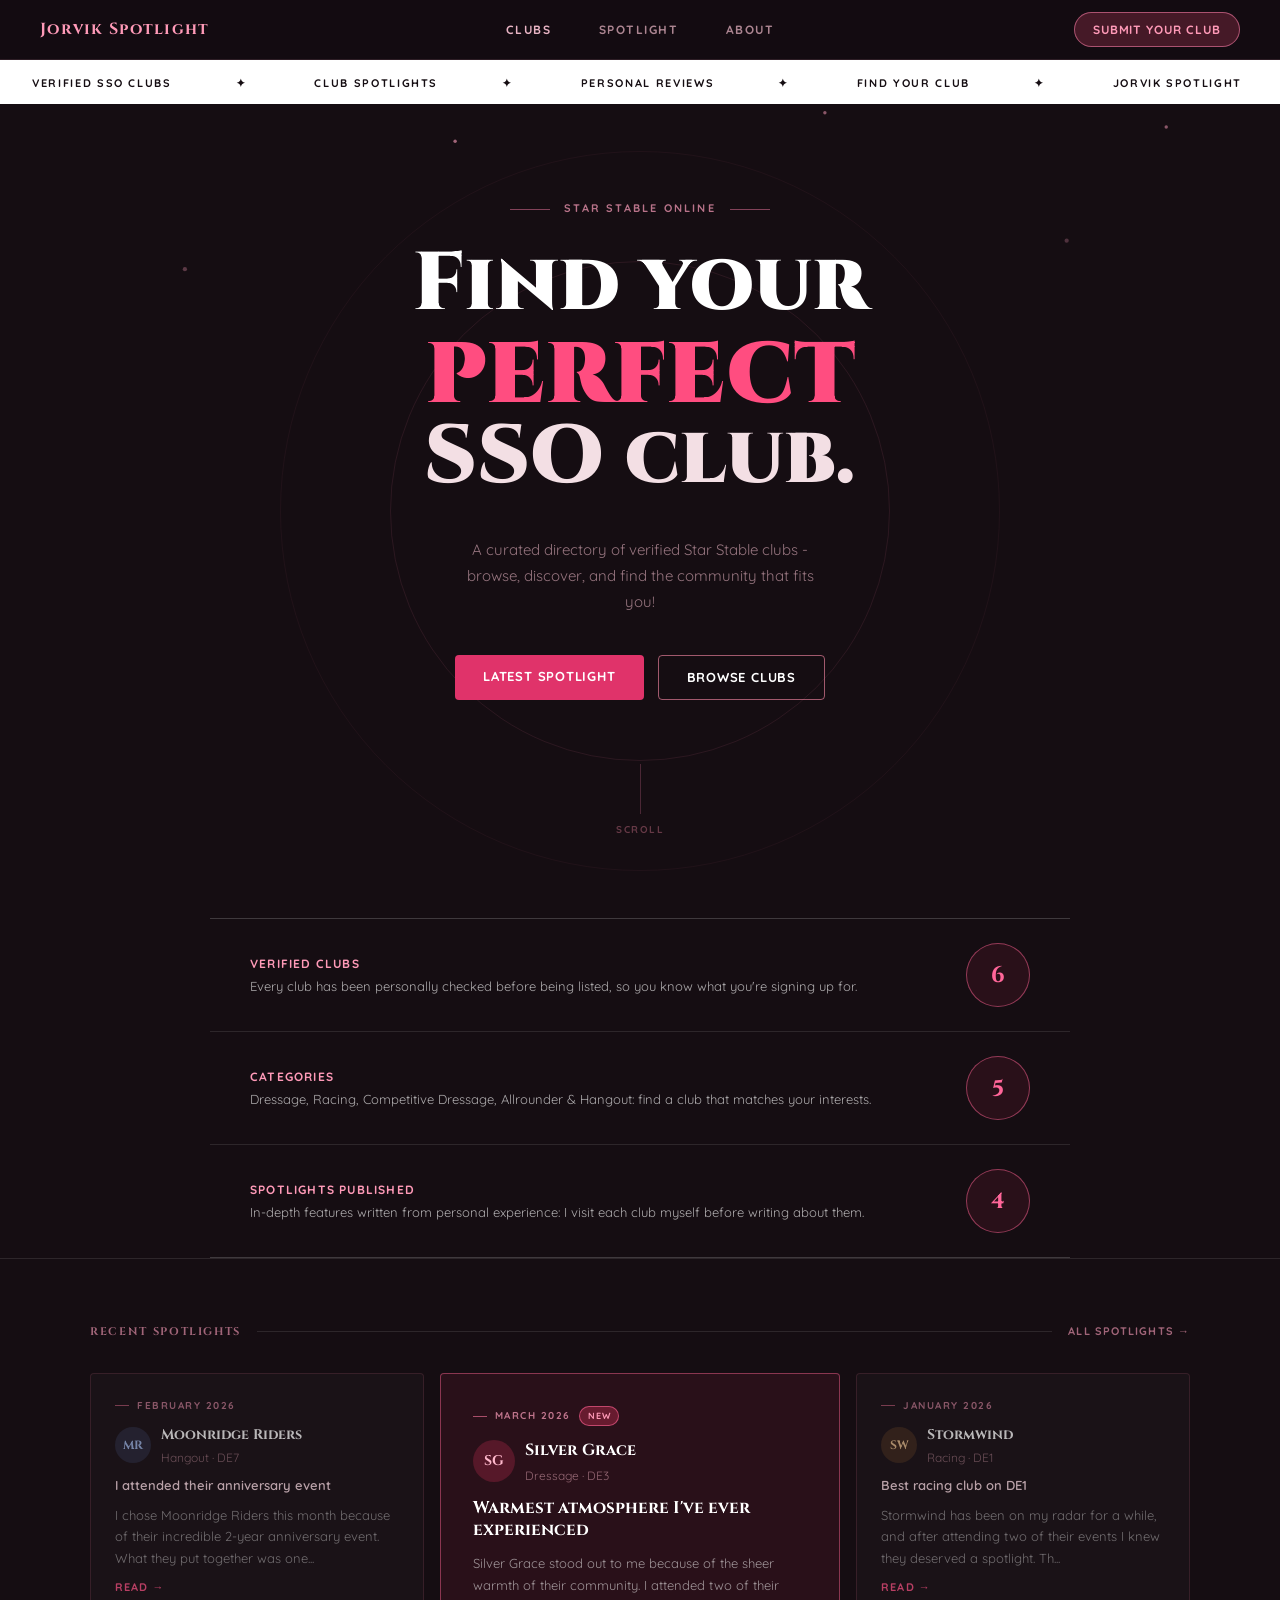
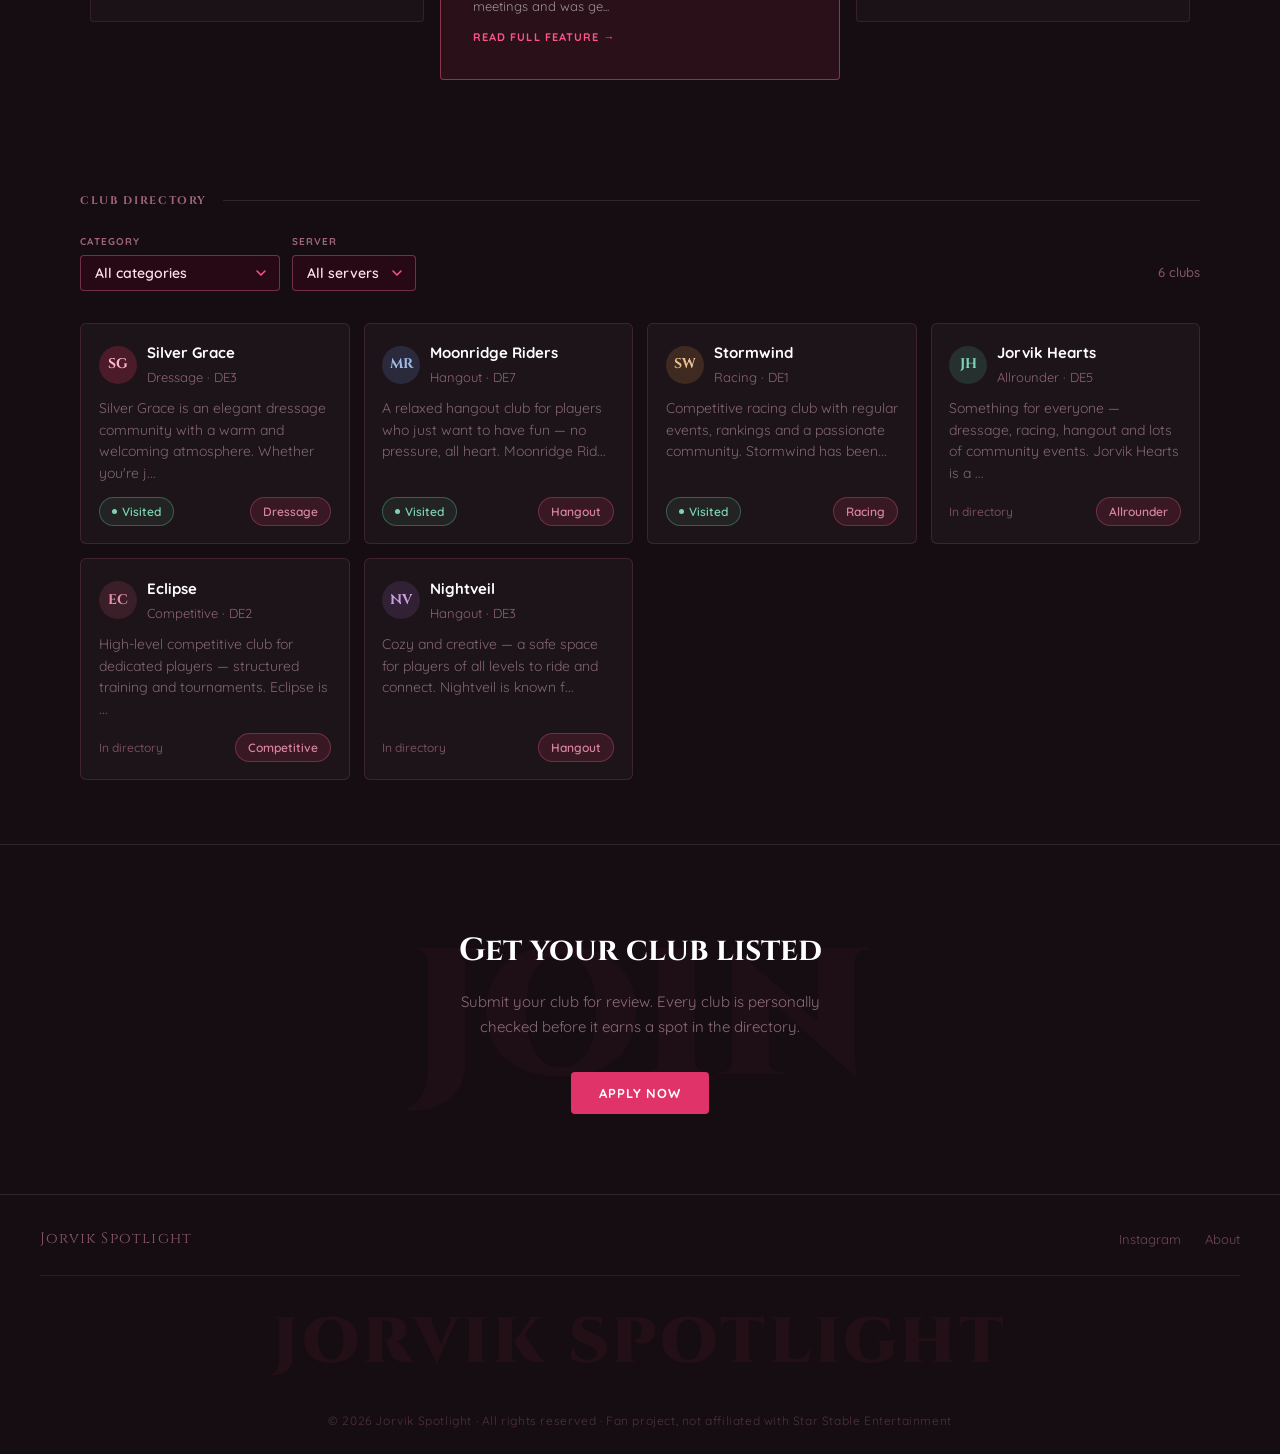
==== commit 9f9317ce: "Update index.html" ====
--- a/index.html
+++ b/index.html
@@ -205,7 +205,7 @@
       </div>
     </div>
     <div style="font-family:'Cinzel',serif;font-size:64px;font-weight:900;color:rgba(220,50,90,0.07);letter-spacing:0.05em;text-align:center;padding:1rem 0 0;border-top:1px solid rgba(255,255,255,0.07);user-select:none;">JORVIK SPOTLIGHT</div>
-  </footer>
+  <div style="font-size:12px;font-weight:400;color:rgba(255,160,190,0.25);text-align:center;padding:1rem 0 1.5rem;letter-spacing:0.05em;">© 2026 Jorvik Spotlight · All rights reserved · Fan project, not affiliated with Star Stable Entertainment</div></footer>
 
   <script src="clubs.js"></script>
   <script>
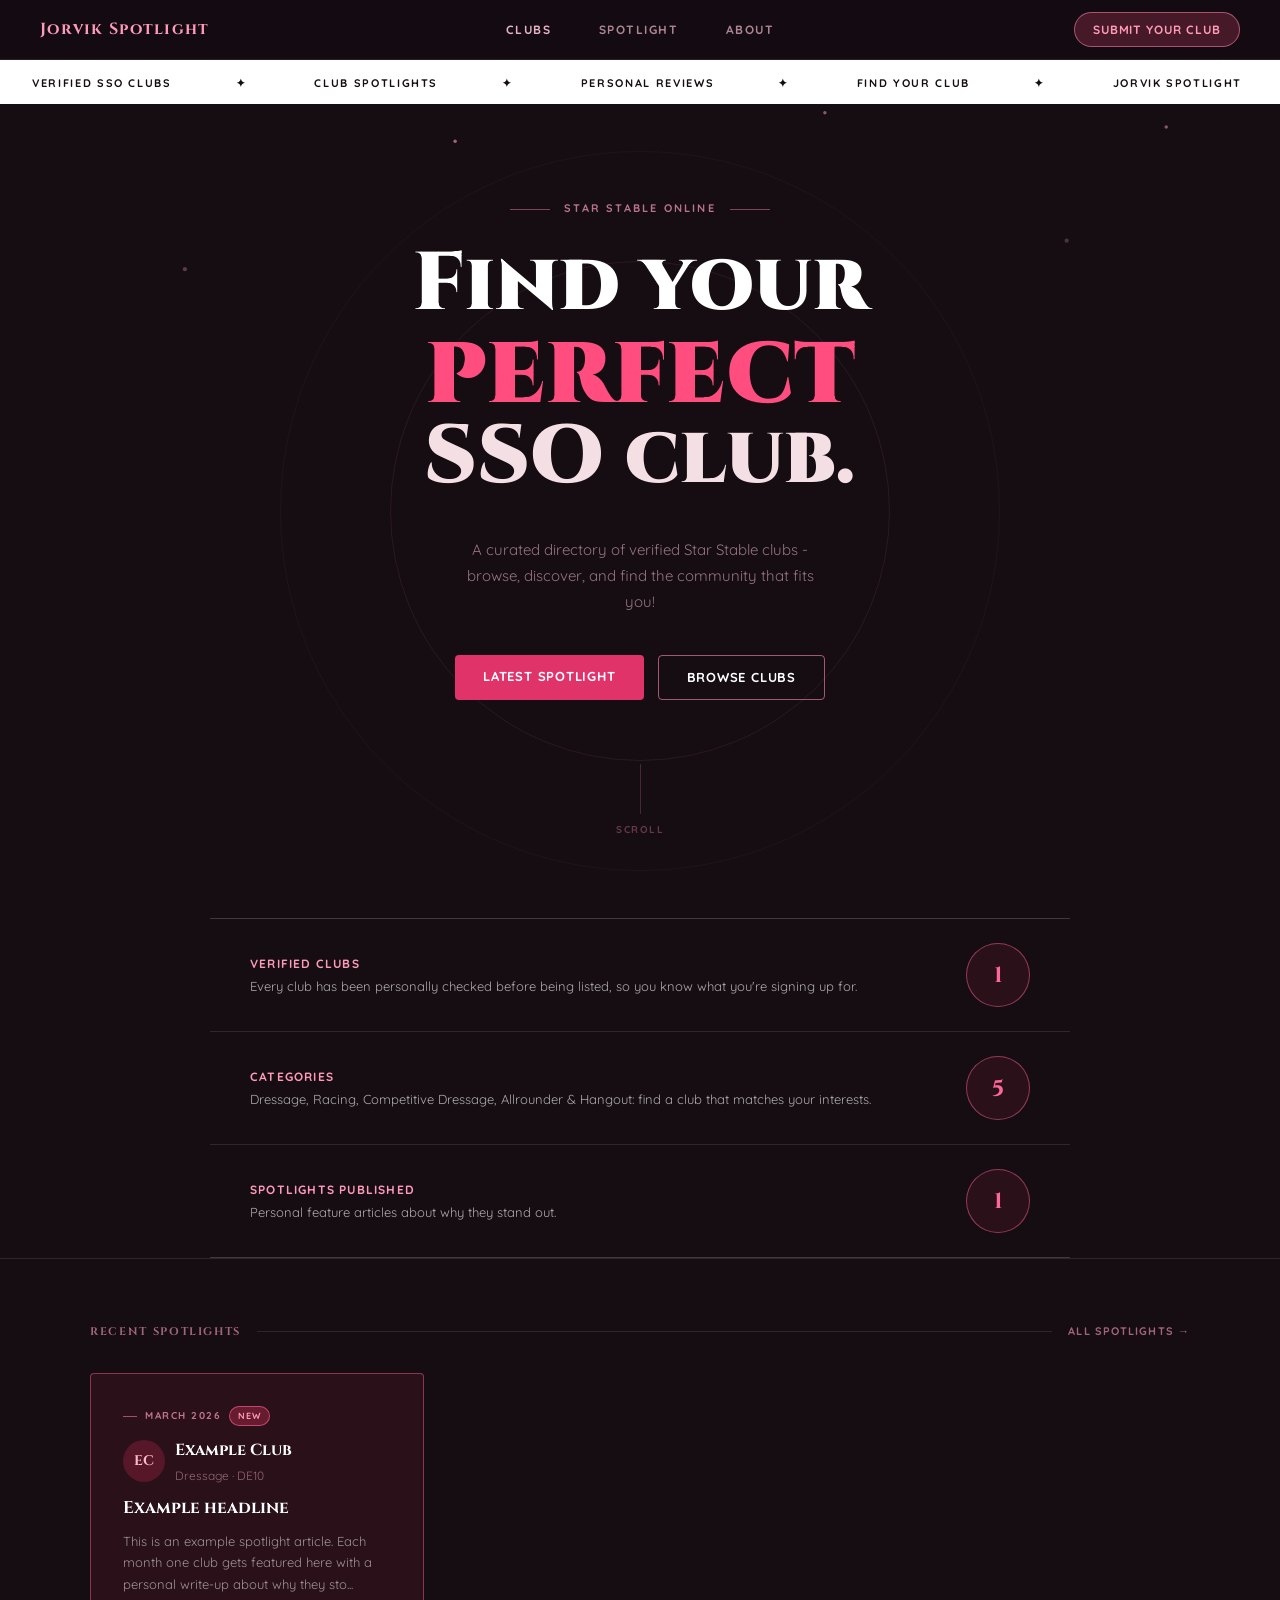
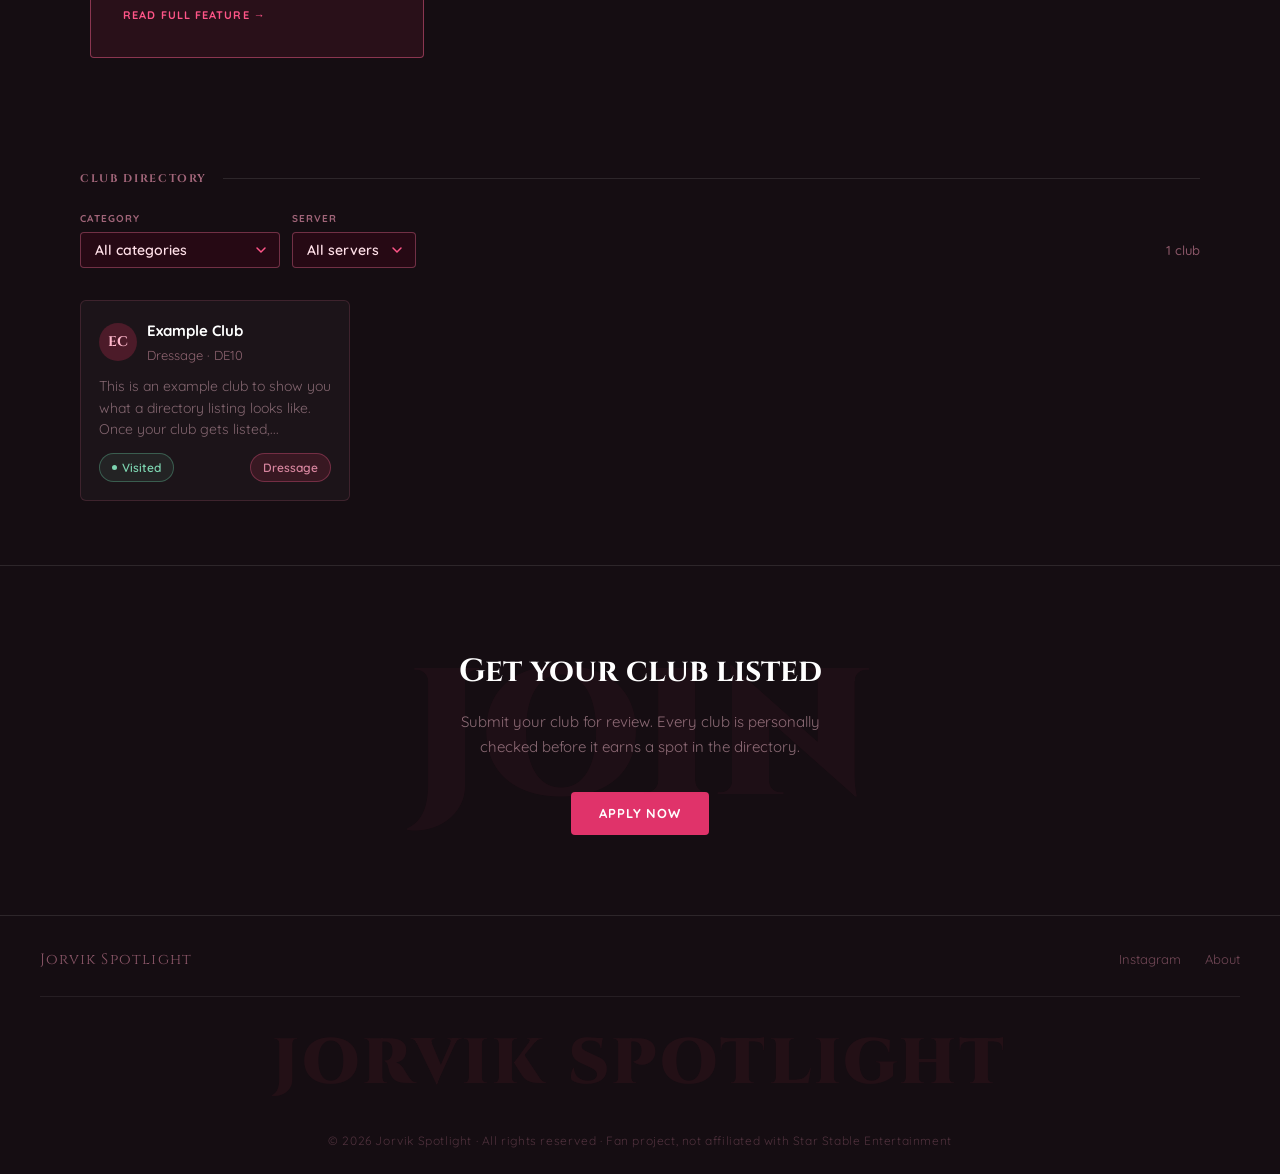
==== commit 941e9d0d: "Update index.html" ====
--- a/index.html
+++ b/index.html
@@ -140,7 +140,7 @@
       <div class="stat-circle"><div class="stat-num">5</div></div>
     </div>
     <div class="stat-row">
-      <div style="flex:1;"><div class="stat-label">Spotlights published</div><div class="stat-desc">In-depth features written from personal experience: I visit each club myself before writing about them.</div></div>
+      <div style="flex:1;"><div class="stat-label">Spotlights published</div><div class="stat-desc">Personal feature articles about why they stand out.</div></div>
       <div class="stat-circle"><div class="stat-num" id="statSpotlights">—</div></div>
     </div>
   </div>
@@ -200,7 +200,7 @@
     <div style="display:flex;justify-content:space-between;align-items:center;padding-bottom:1.5rem;">
       <div style="font-family:'Cinzel',serif;font-size:15px;color:rgba(255,160,190,0.5);letter-spacing:0.08em;">Jorvik Spotlight</div>
       <div style="display:flex;gap:1.5rem;">
-        <a href="#" style="font-size:13px;color:rgba(255,160,190,0.4);text-decoration:none;">Instagram</a>
+        <a href="https://instagram.com/jorvikspotlight" target="_blank" style="font-size:13px;color:rgba(255,160,190,0.4);text-decoration:none;">Instagram</a>
         <a href="about/" style="font-size:13px;color:rgba(255,160,190,0.4);text-decoration:none;">About</a>
       </div>
     </div>
